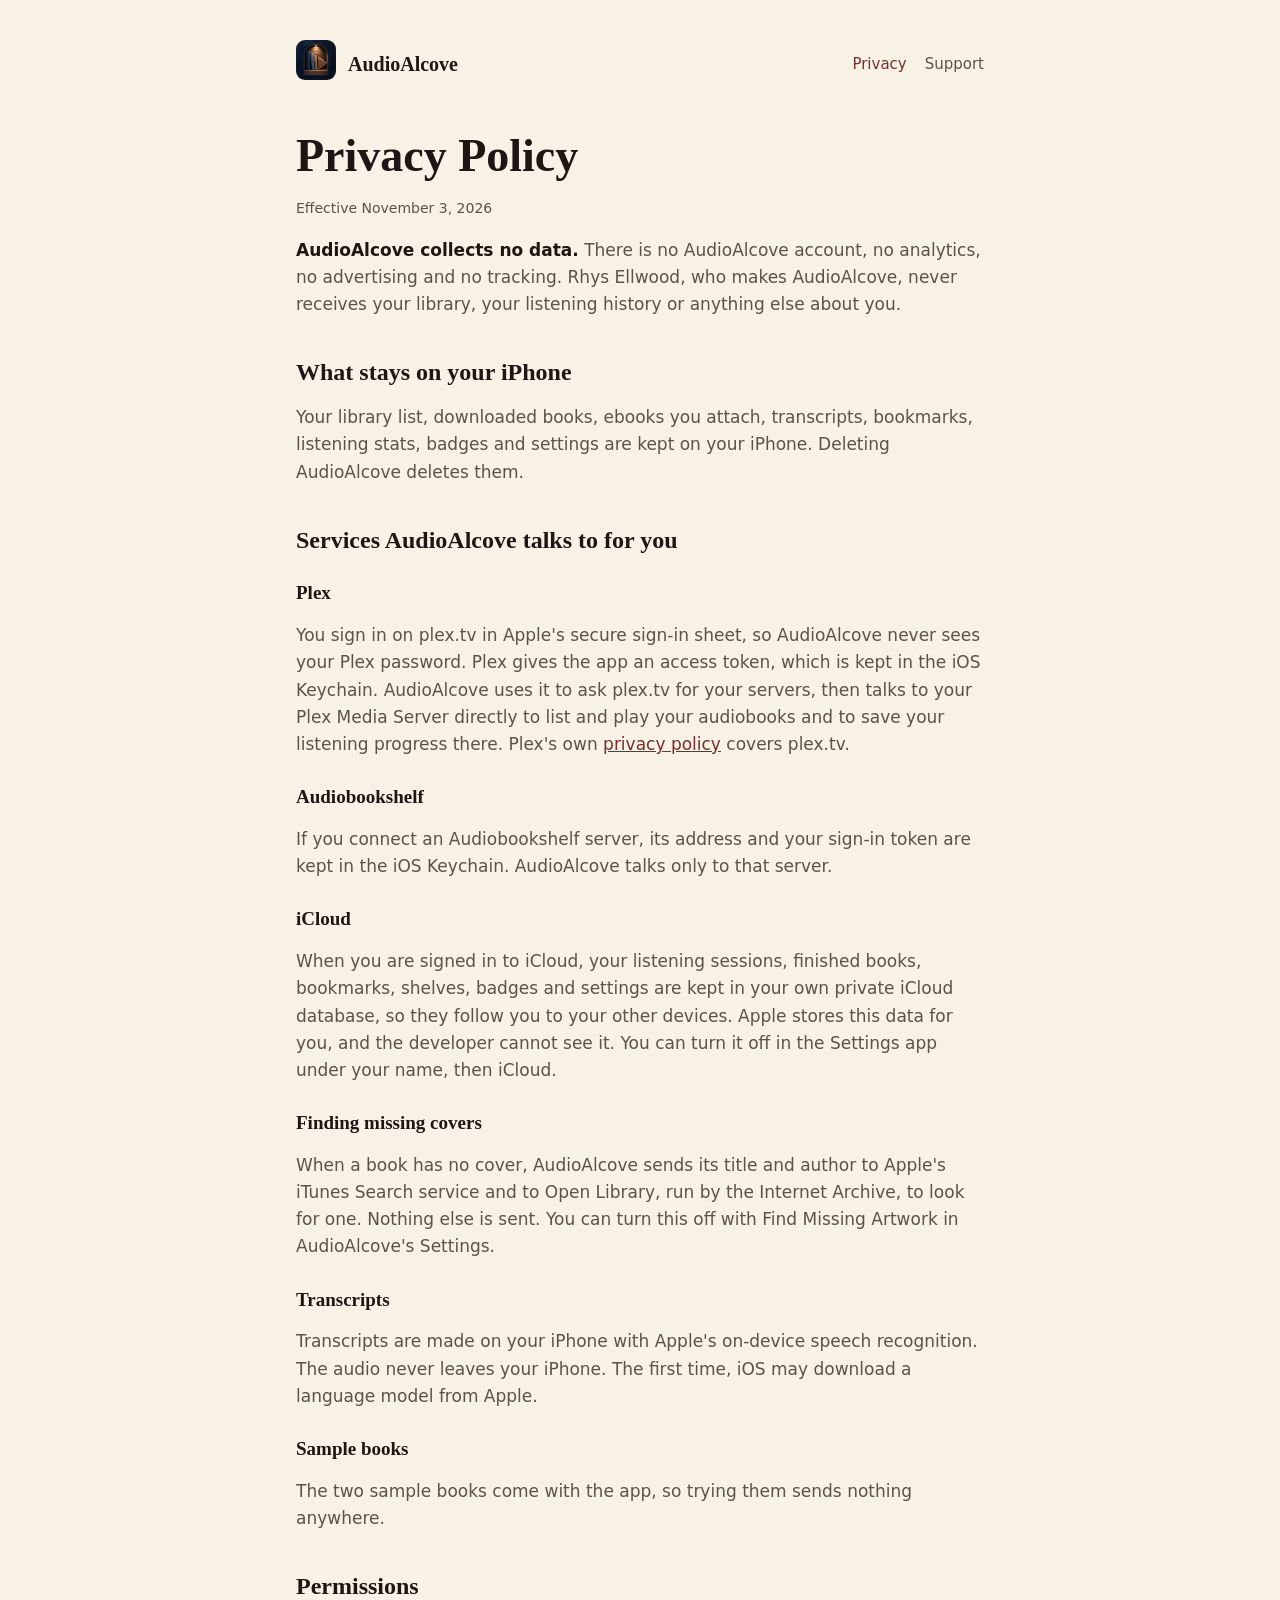
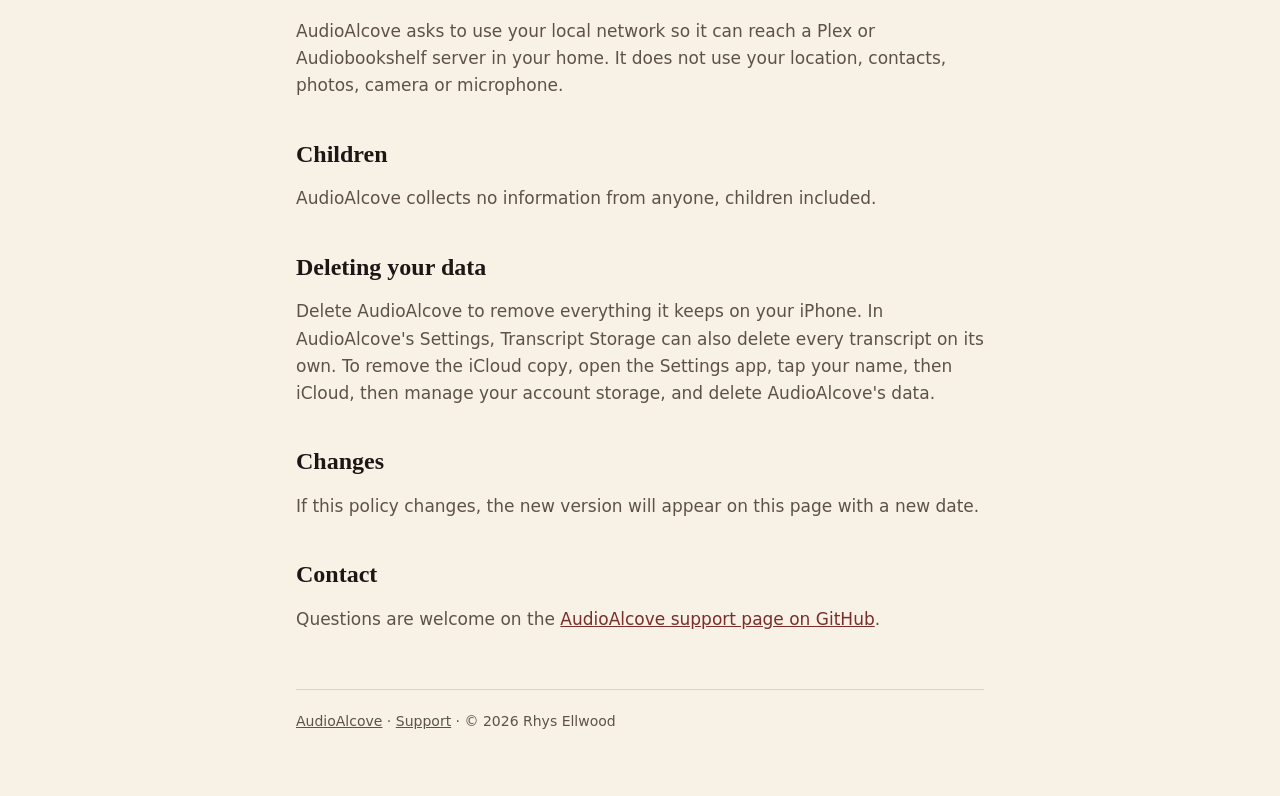
==== privacy/index.html @ a2aa5d70 "Add the home, privacy policy and support pages A small site for the App Store listing: the privacy p" ====
<!doctype html>
<html lang="en">
<head>
  <meta charset="utf-8">
  <meta name="viewport" content="width=device-width, initial-scale=1">
  <title>AudioAlcove Privacy Policy</title>
  <meta name="description" content="AudioAlcove collects no data. This page explains what stays on your iPhone and which services the app talks to on your behalf.">
  <link rel="icon" href="../assets/favicon.png">
  <link rel="apple-touch-icon" href="../assets/apple-touch-icon.png">
  <link rel="stylesheet" href="../assets/style.css">
</head>
<body>
  <div class="page">
    <header class="site">
      <a href="../"><img src="../assets/icon.png" alt=""></a>
      <a class="name" href="../">AudioAlcove</a>
      <nav>
        <a href="./" aria-current="page">Privacy</a>
        <a href="../support/">Support</a>
      </nav>
    </header>

    <main>
      <h1>Privacy Policy</h1>
      <p class="updated">Effective November 3, 2026</p>

      <p><strong>AudioAlcove collects no data.</strong> There is no AudioAlcove account, no analytics, no advertising and no tracking. Rhys Ellwood, who makes AudioAlcove, never receives your library, your listening history or anything else about you.</p>

      <h2>What stays on your iPhone</h2>
      <p>Your library list, downloaded books, ebooks you attach, transcripts, bookmarks, listening stats, badges and settings are kept on your iPhone. Deleting AudioAlcove deletes them.</p>

      <h2>Services AudioAlcove talks to for you</h2>

      <h3>Plex</h3>
      <p>You sign in on plex.tv in Apple's secure sign-in sheet, so AudioAlcove never sees your Plex password. Plex gives the app an access token, which is kept in the iOS Keychain. AudioAlcove uses it to ask plex.tv for your servers, then talks to your Plex Media Server directly to list and play your audiobooks and to save your listening progress there. Plex's own <a href="https://www.plex.tv/about/privacy-legal/">privacy policy</a> covers plex.tv.</p>

      <h3>Audiobookshelf</h3>
      <p>If you connect an Audiobookshelf server, its address and your sign-in token are kept in the iOS Keychain. AudioAlcove talks only to that server.</p>

      <h3>iCloud</h3>
      <p>When you are signed in to iCloud, your listening sessions, finished books, bookmarks, shelves, badges and settings are kept in your own private iCloud database, so they follow you to your other devices. Apple stores this data for you, and the developer cannot see it. You can turn it off in the Settings app under your name, then iCloud.</p>

      <h3>Finding missing covers</h3>
      <p>When a book has no cover, AudioAlcove sends its title and author to Apple's iTunes Search service and to Open Library, run by the Internet Archive, to look for one. Nothing else is sent. You can turn this off with Find Missing Artwork in AudioAlcove's Settings.</p>

      <h3>Transcripts</h3>
      <p>Transcripts are made on your iPhone with Apple's on-device speech recognition. The audio never leaves your iPhone. The first time, iOS may download a language model from Apple.</p>

      <h3>Sample books</h3>
      <p>The two sample books come with the app, so trying them sends nothing anywhere.</p>

      <h2>Permissions</h2>
      <p>AudioAlcove asks to use your local network so it can reach a Plex or Audiobookshelf server in your home. It does not use your location, contacts, photos, camera or microphone.</p>

      <h2>Children</h2>
      <p>AudioAlcove collects no information from anyone, children included.</p>

      <h2>Deleting your data</h2>
      <p>Delete AudioAlcove to remove everything it keeps on your iPhone. In AudioAlcove's Settings, Transcript Storage can also delete every transcript on its own. To remove the iCloud copy, open the Settings app, tap your name, then iCloud, then manage your account storage, and delete AudioAlcove's data.</p>

      <h2>Changes</h2>
      <p>If this policy changes, the new version will appear on this page with a new date.</p>

      <h2>Contact</h2>
      <p>Questions are welcome on the <a href="https://github.com/Wooden-Amethyst/audioalcove/issues">AudioAlcove support page on GitHub</a>.</p>
    </main>

    <footer class="site">
      <a href="../">AudioAlcove</a> · <a href="../support/">Support</a> · © 2026 Rhys Ellwood
    </footer>
  </div>
</body>
</html>
---- assets/style.css ----
:root {
  --canvas: #f7f1e6;
  --surface: #fbf7ef;
  --ink: #1c1714;
  --ink2: #5e5247;
  --accent: #7a2e2a;
  --hairline: rgba(28, 23, 20, 0.14);
  --serif: ui-serif, "New York", "Iowan Old Style", Georgia, serif;
  --sans: -apple-system, BlinkMacSystemFont, "Segoe UI", system-ui, sans-serif;
  color-scheme: light dark;
}

@media (prefers-color-scheme: dark) {
  :root {
    --canvas: #0f0d0c;
    --surface: #1a1715;
    --ink: #f3ece4;
    --ink2: #b8aea5;
    --accent: #d9ae5f;
    --hairline: rgba(243, 236, 228, 0.14);
  }
}

* { box-sizing: border-box; }

body {
  margin: 0;
  background: var(--canvas);
  color: var(--ink);
  font: 17px/1.6 var(--sans);
  -webkit-text-size-adjust: 100%;
}

.page {
  max-width: 720px;
  margin: 0 auto;
  padding: 40px 16px 64px;
}

header.site {
  display: flex;
  align-items: center;
  gap: 12px;
  margin-bottom: 40px;
}

header.site a { color: inherit; text-decoration: none; }
header.site img { width: 40px; height: 40px; border-radius: 9px; }
header.site .name { font: 600 20px/1 var(--serif); }
header.site nav { margin-left: auto; display: flex; gap: 18px; font-size: 15px; }
header.site nav a { color: var(--ink2); }
header.site nav a[aria-current="page"] { color: var(--accent); }

h1, h2, h3 { font-family: var(--serif); font-weight: 600; line-height: 1.2; }
h1 { font-size: clamp(32px, 7vw, 46px); margin: 0 0 12px; }
h2 { font-size: 24px; margin: 40px 0 8px; }
h3 { font-size: 19px; margin: 28px 0 4px; }

p, li { color: var(--ink2); }
strong { color: var(--ink); }
a { color: var(--accent); }

.hero { text-align: center; padding: 24px 0 8px; }
.hero img { width: 128px; height: 128px; border-radius: 28px; box-shadow: 0 12px 40px rgba(0, 0, 0, 0.35); }
.hero h1 { margin-top: 28px; }
.hero .lede { font: 20px/1.5 var(--serif); color: var(--ink2); max-width: 34em; margin: 0 auto; }
.badge { display: inline-block; margin-top: 24px; padding: 10px 20px; border-radius: 999px; background: var(--accent); color: var(--canvas); font-weight: 600; text-decoration: none; }

.features { display: grid; grid-template-columns: repeat(auto-fit, minmax(200px, 1fr)); gap: 16px; margin-top: 40px; }
.card { background: var(--surface); border: 1px solid var(--hairline); border-radius: 16px; padding: 18px 20px; }
.card h3 { margin: 0 0 6px; color: var(--ink); }
.card p { margin: 0; font-size: 15px; }

.updated { font-size: 14px; }

footer.site { margin-top: 56px; padding-top: 20px; border-top: 1px solid var(--hairline); font-size: 14px; color: var(--ink2); }
footer.site a { color: var(--ink2); }
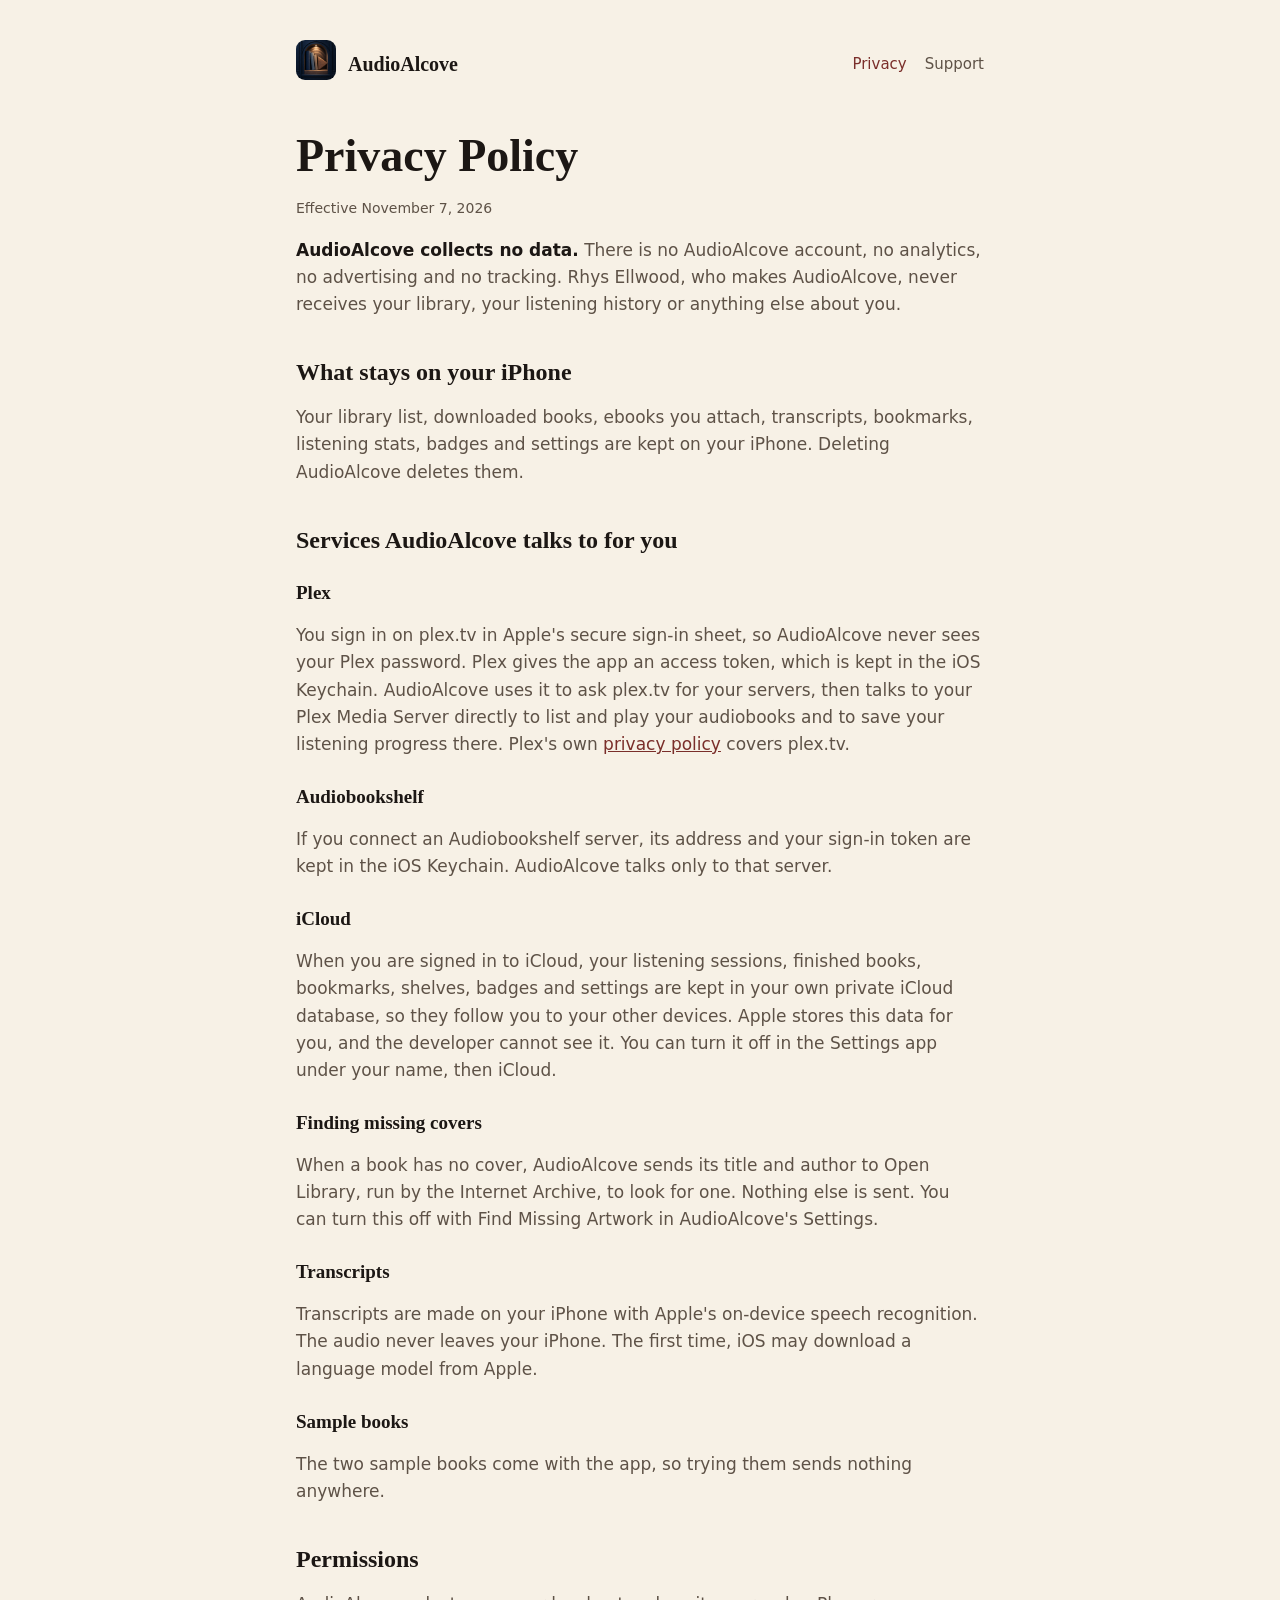
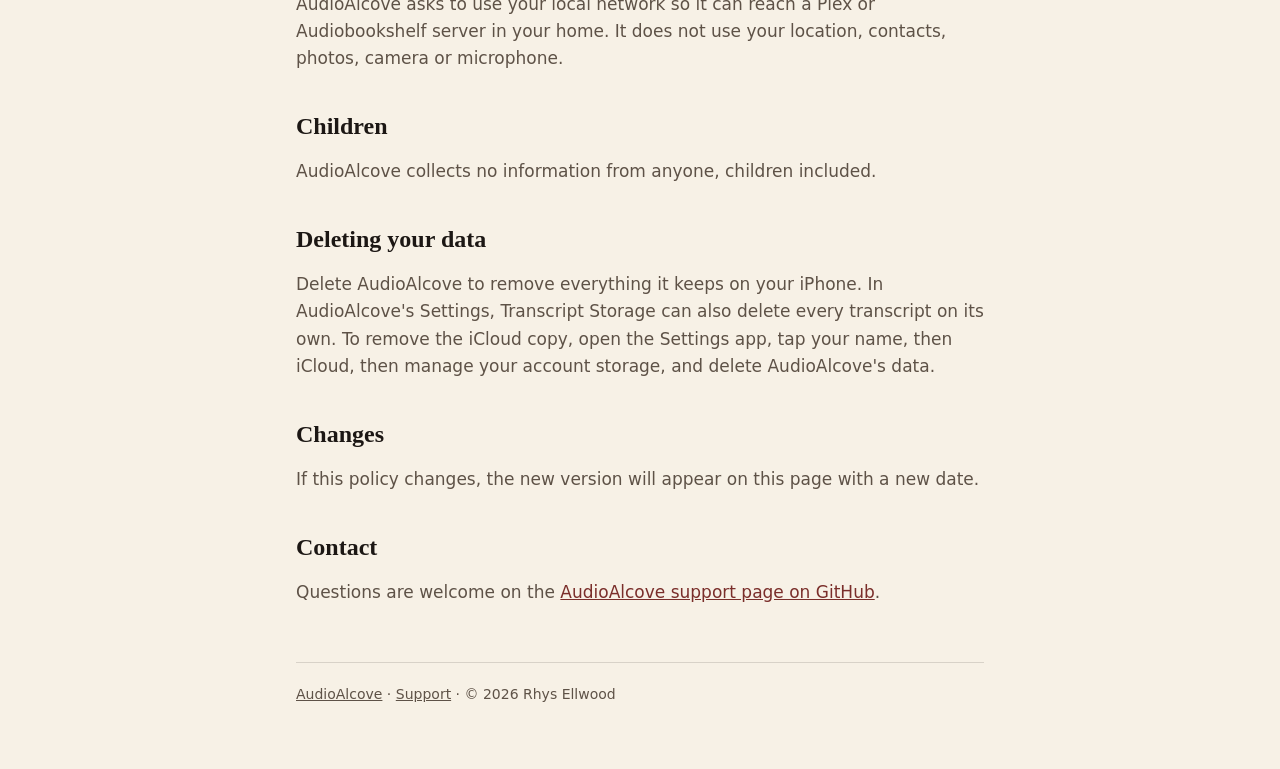
==== commit 1b6a3a44: "Cover lookups ask Open Library only AudioAlcove no longer asks Apple's iTunes Search service for mis" ====
--- a/privacy/index.html
+++ b/privacy/index.html
@@ -22,7 +22,7 @@
 
     <main>
       <h1>Privacy Policy</h1>
-      <p class="updated">Effective November 3, 2026</p>
+      <p class="updated">Effective November 7, 2026</p>
 
       <p><strong>AudioAlcove collects no data.</strong> There is no AudioAlcove account, no analytics, no advertising and no tracking. Rhys Ellwood, who makes AudioAlcove, never receives your library, your listening history or anything else about you.</p>
 
@@ -41,7 +41,7 @@
       <p>When you are signed in to iCloud, your listening sessions, finished books, bookmarks, shelves, badges and settings are kept in your own private iCloud database, so they follow you to your other devices. Apple stores this data for you, and the developer cannot see it. You can turn it off in the Settings app under your name, then iCloud.</p>
 
       <h3>Finding missing covers</h3>
-      <p>When a book has no cover, AudioAlcove sends its title and author to Apple's iTunes Search service and to Open Library, run by the Internet Archive, to look for one. Nothing else is sent. You can turn this off with Find Missing Artwork in AudioAlcove's Settings.</p>
+      <p>When a book has no cover, AudioAlcove sends its title and author to Open Library, run by the Internet Archive, to look for one. Nothing else is sent. You can turn this off with Find Missing Artwork in AudioAlcove's Settings.</p>
 
       <h3>Transcripts</h3>
       <p>Transcripts are made on your iPhone with Apple's on-device speech recognition. The audio never leaves your iPhone. The first time, iOS may download a language model from Apple.</p>
